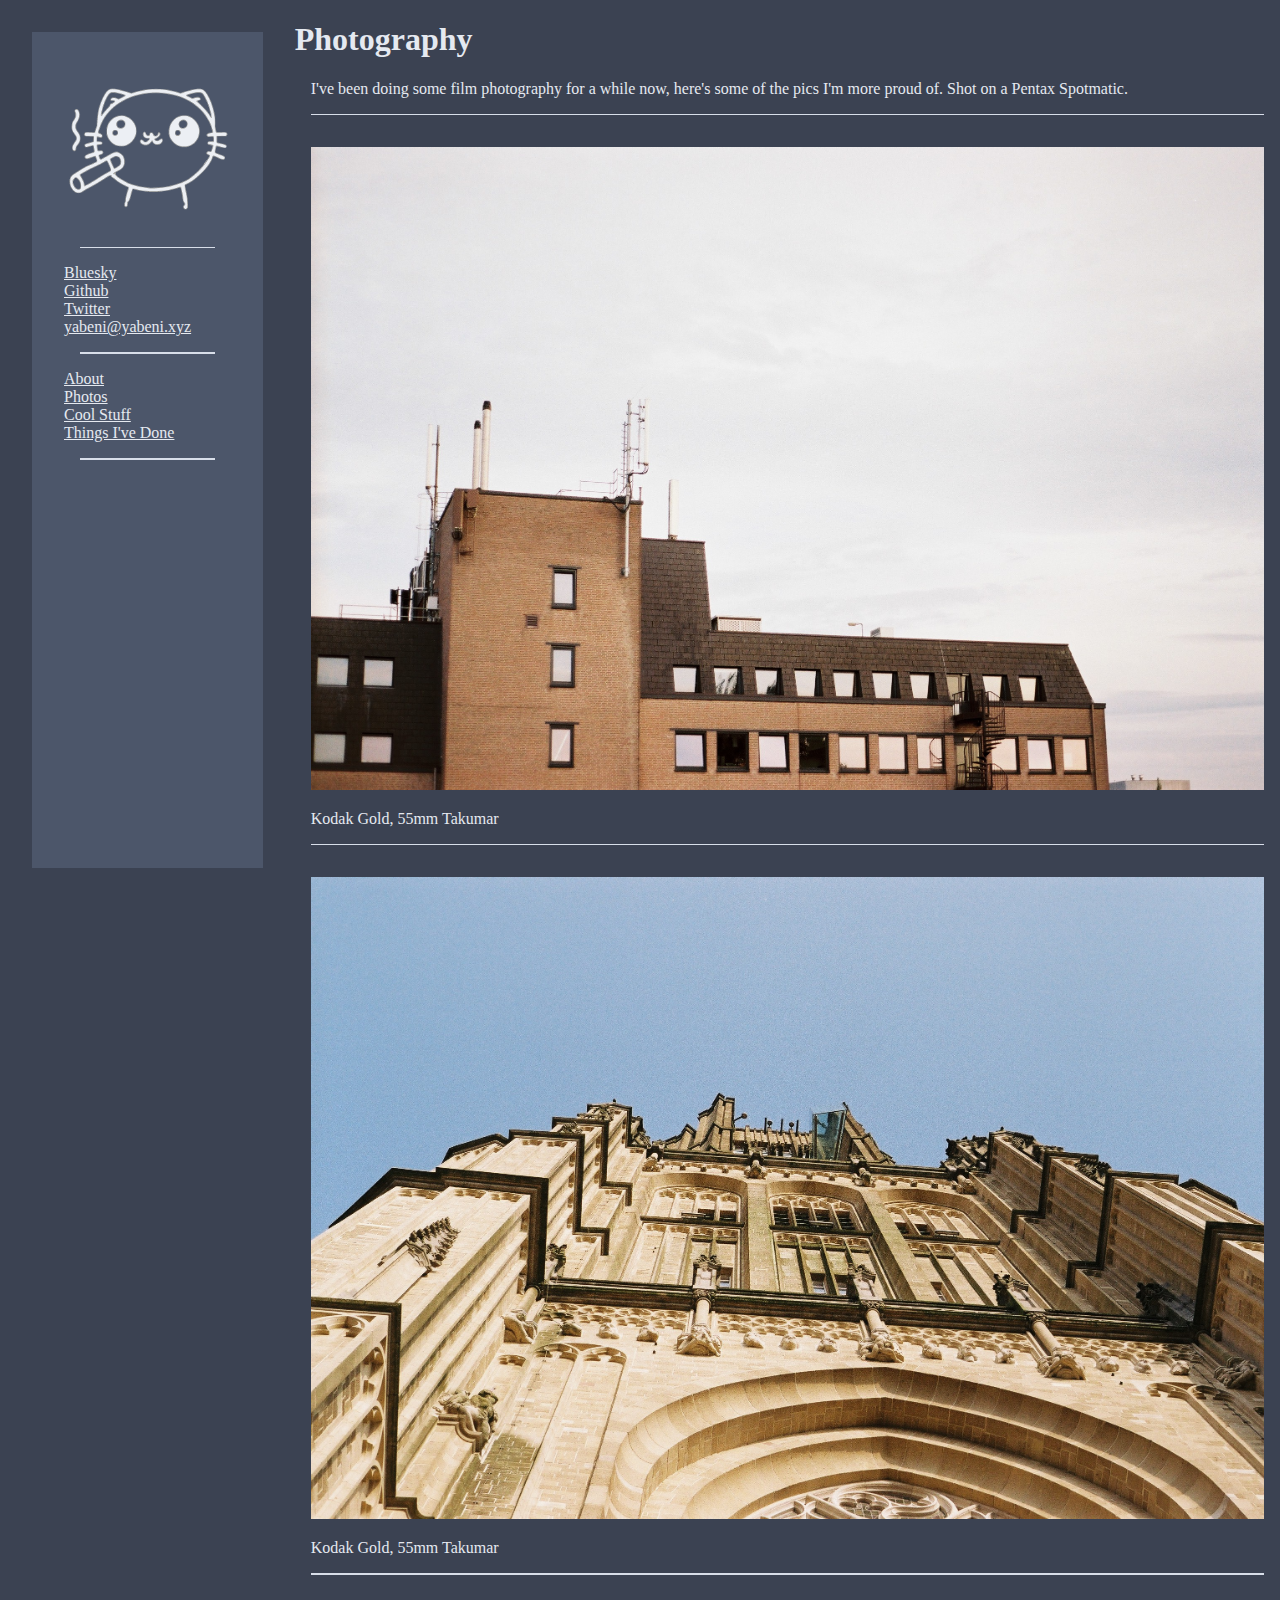
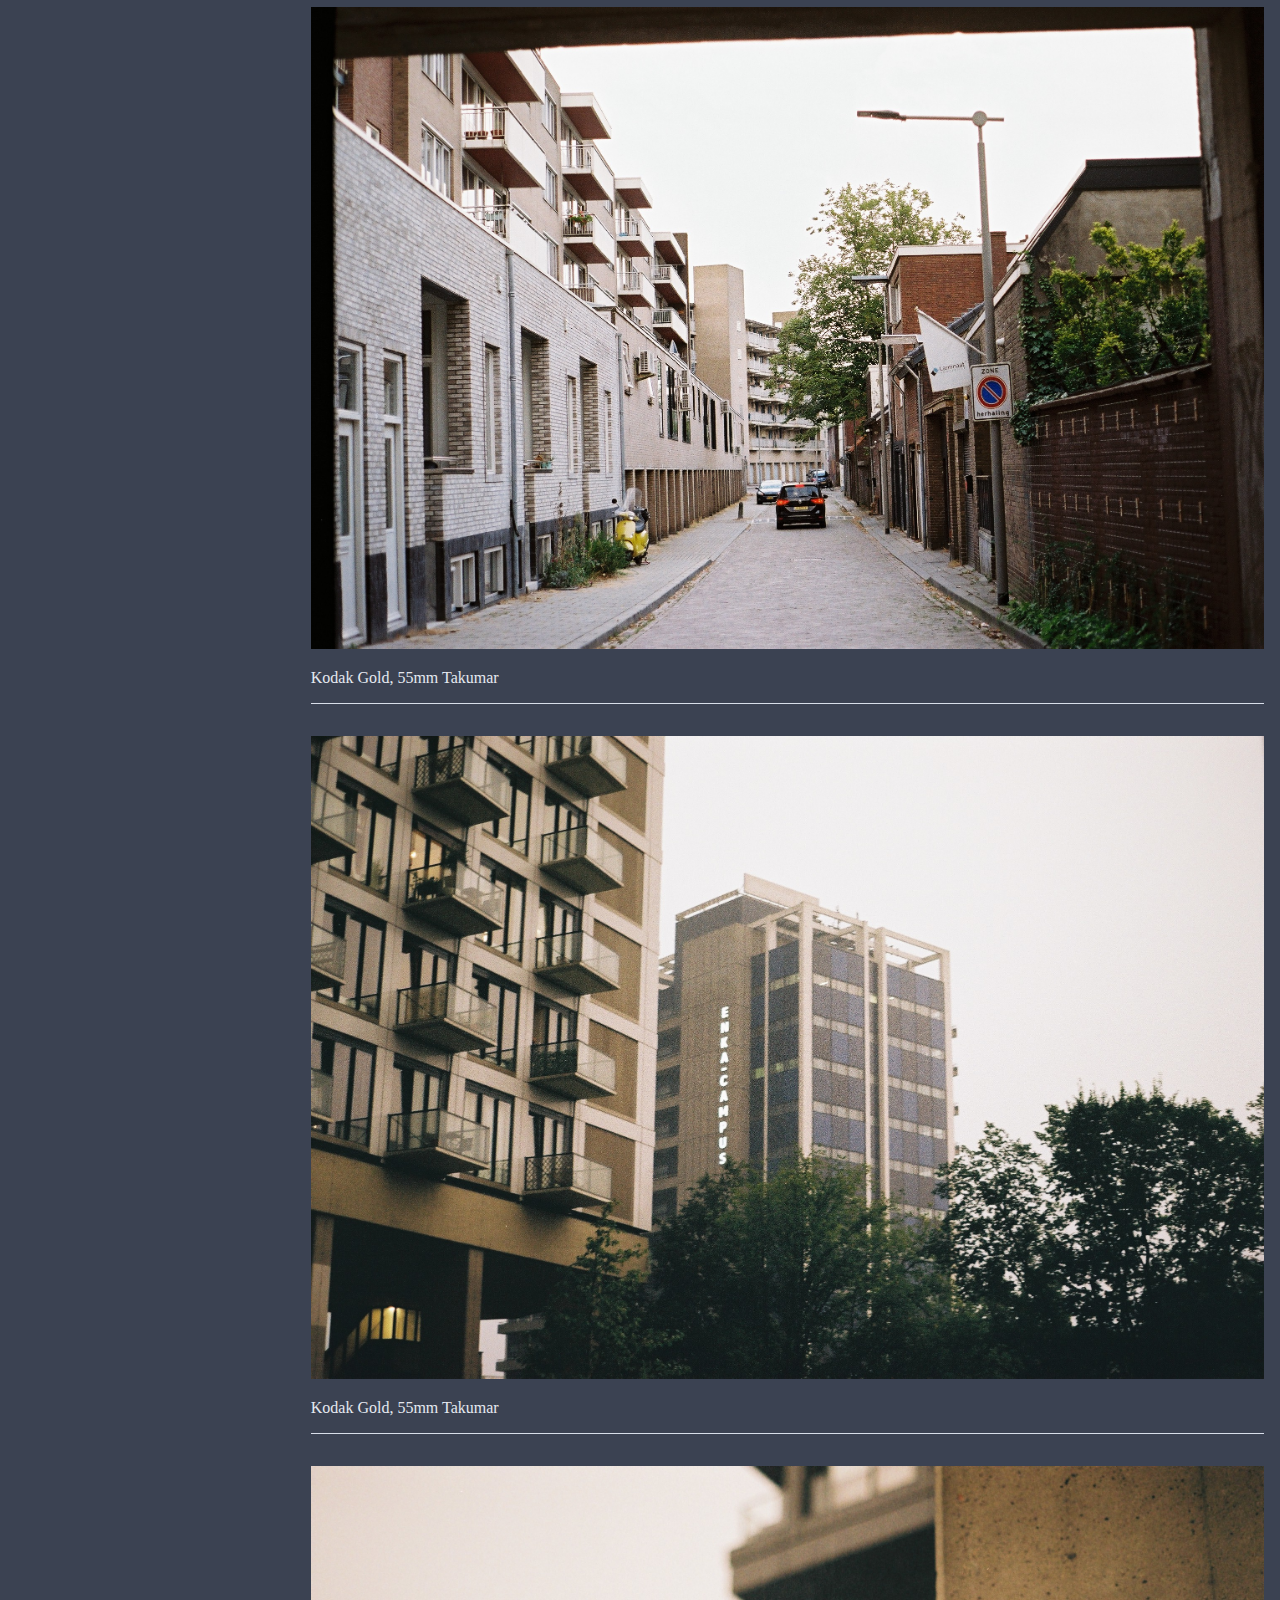
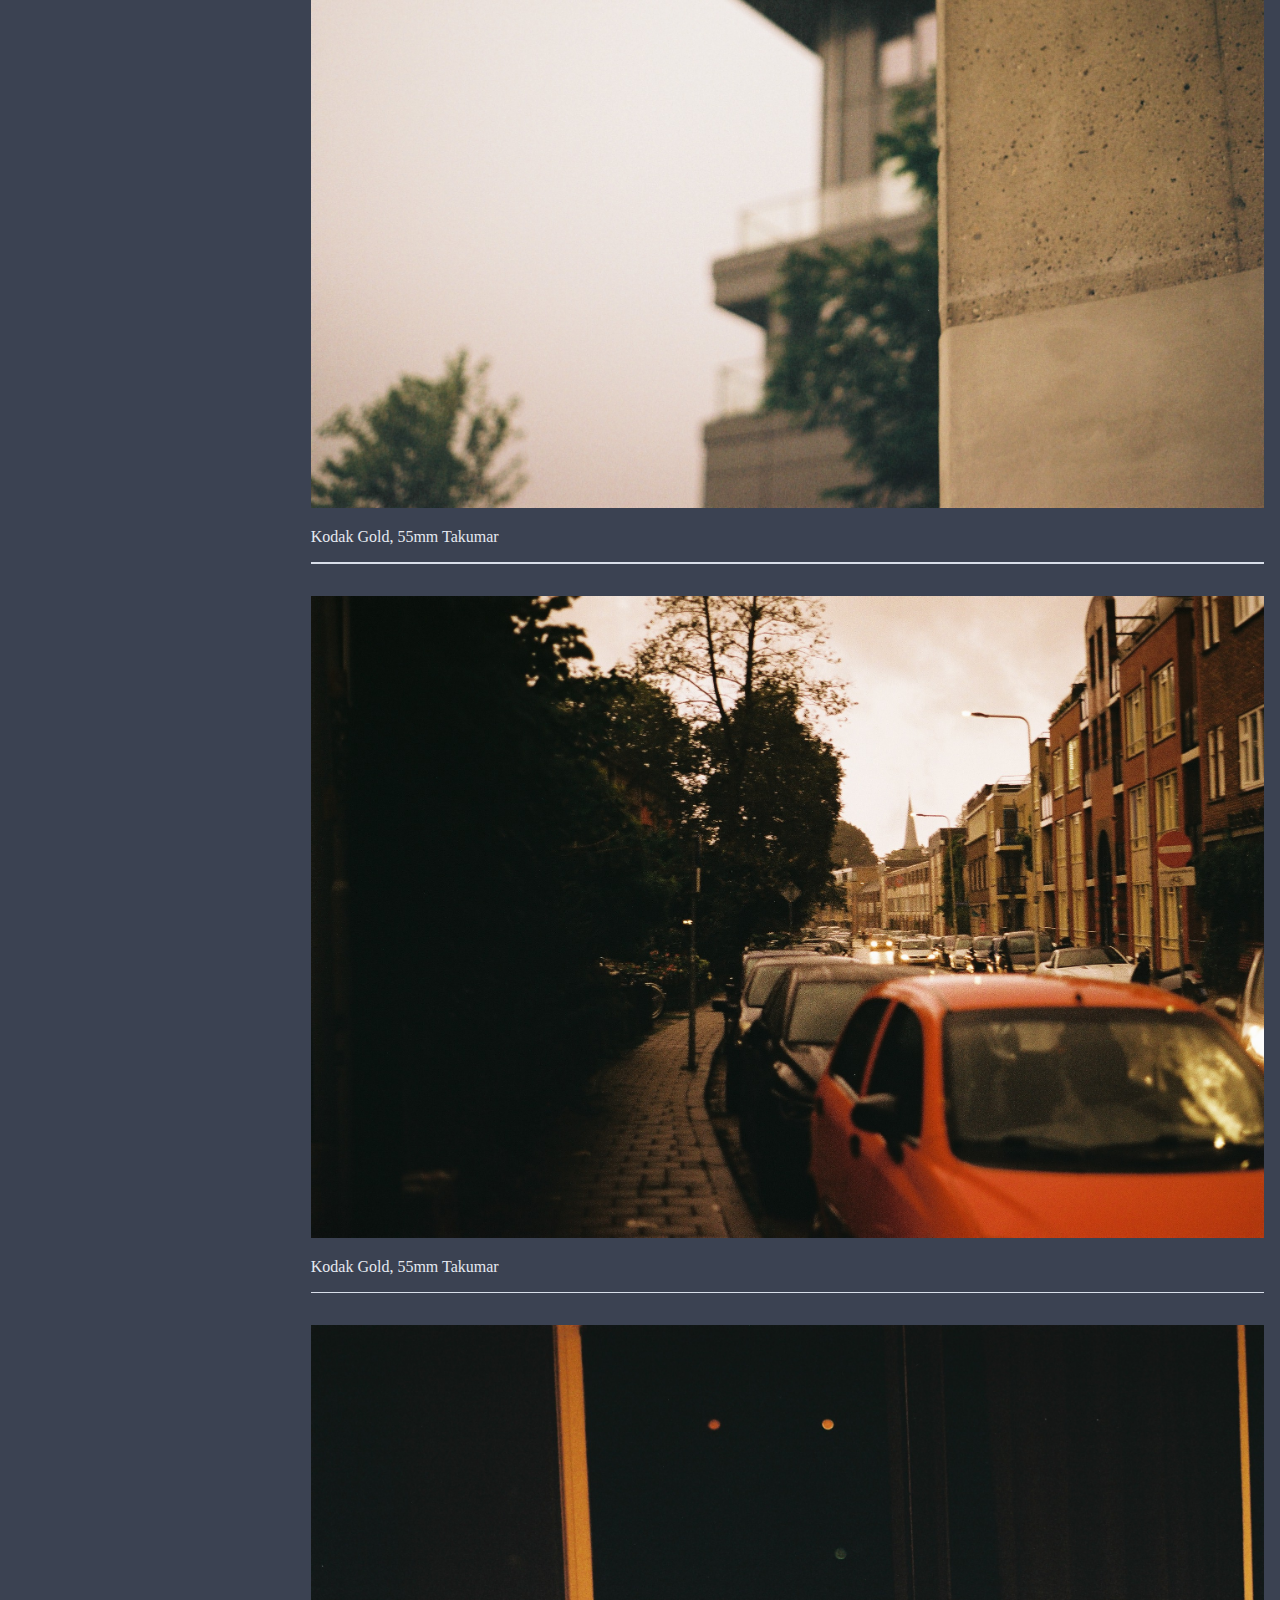
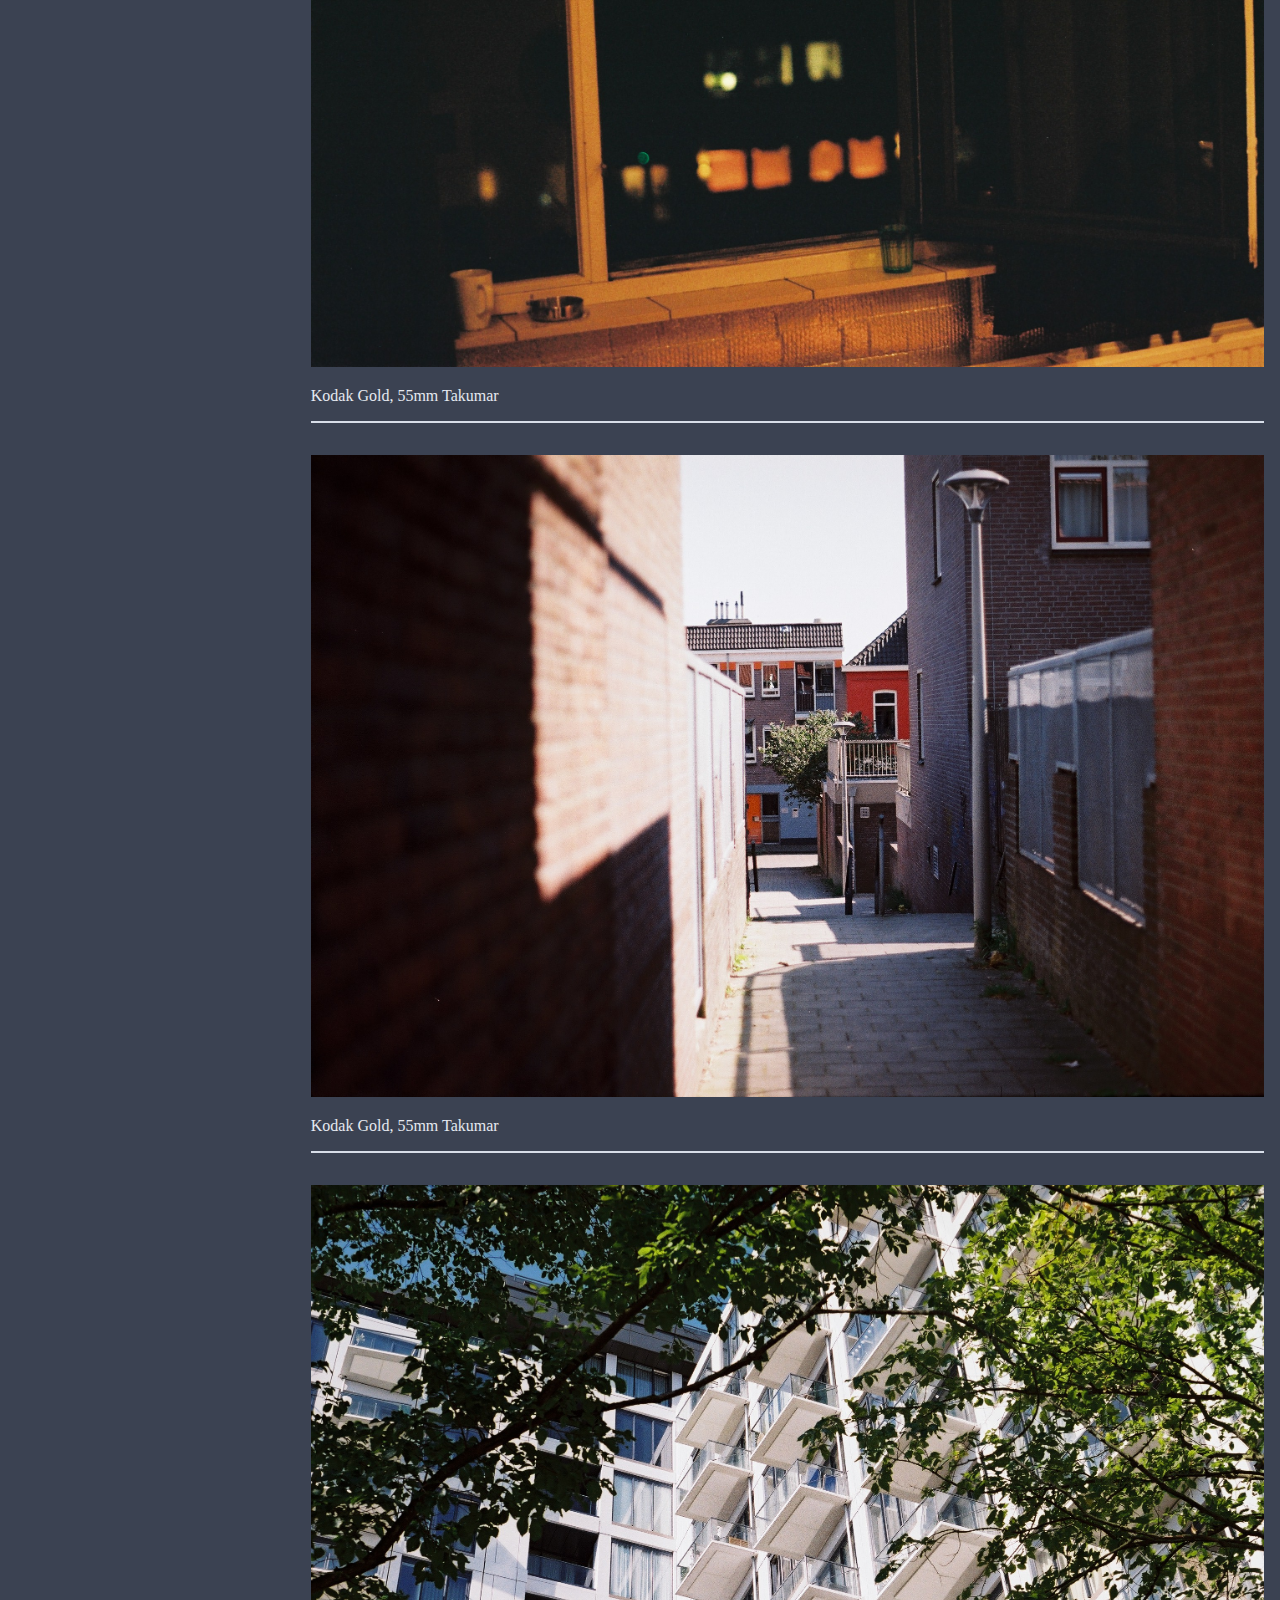
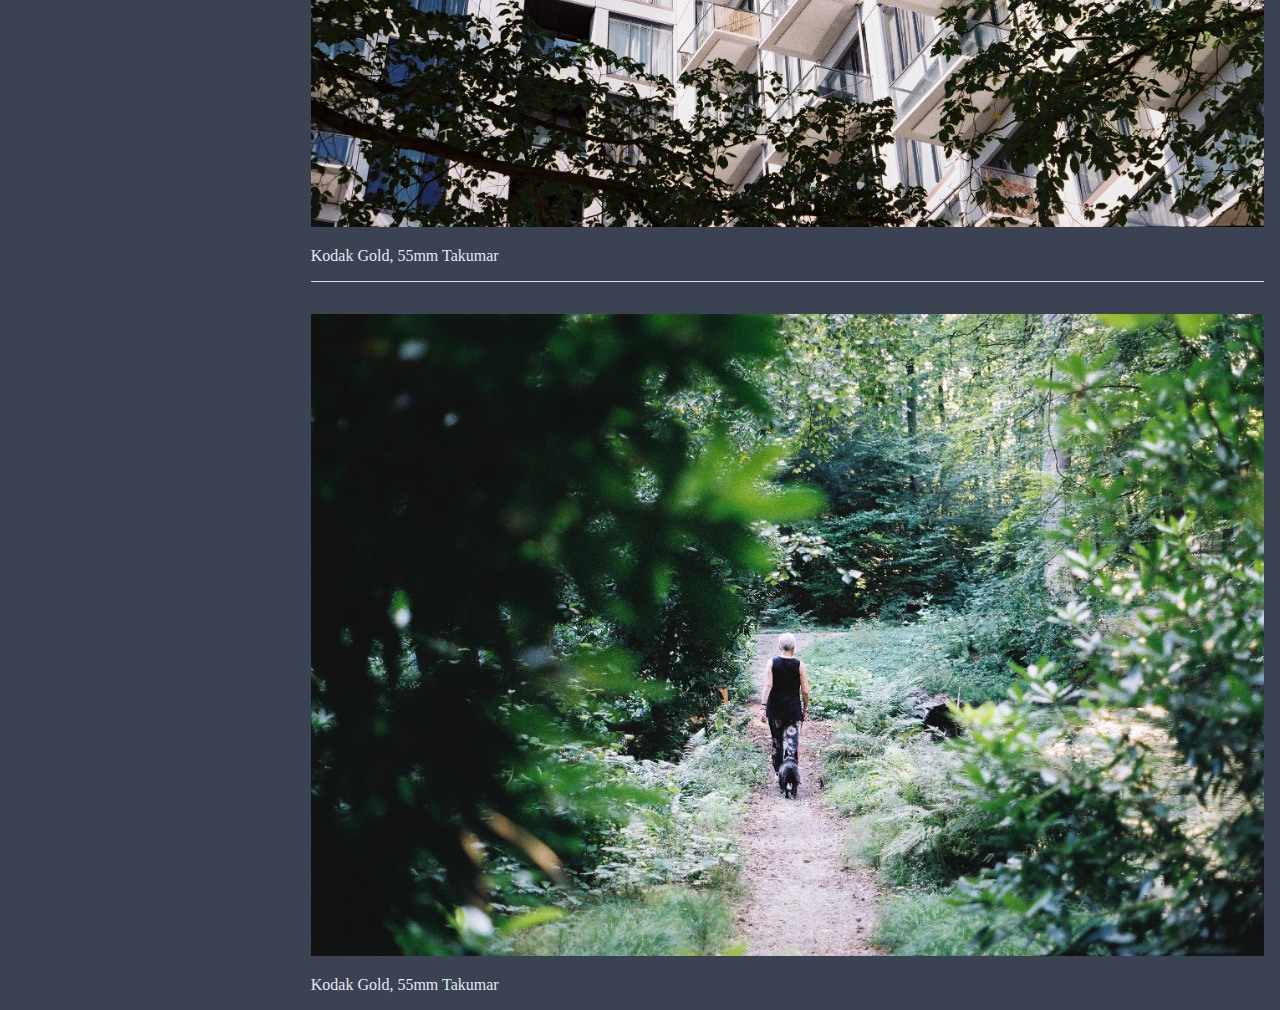
==== photo.html @ 404a3706 "skibity" ====
<!DOCTYPE html>
<html lang="en">

<head>
  <meta charset="UTF-8" />
  <meta name="viewport" content="width=device-width, initial-scale=1.0" />
  <title>yabeni.xyz</title>
  <link rel="stylesheet" href="style.css" type="text/css" />
</head>

<body>
  <div class="sidebar">
    <img src="logoCatInvert.png" />
    <div class="divider"></div>
    <a href="https://bsky.app/profile/yabeni.xyz">Bluesky</a>
    <a href="https://github.com/yabeniiii">Github</a>
    <a href="https://twitter.com/yabeniiii">Twitter</a>
    <a href="mailto:yabeni.website@yabeni.xyz">yabeni@yabeni.xyz</a>
    <div class="divider"></div>
    <a href="./index.html">About</a>
    <a href="./photo.html">Photos</a>
    <a href="./coolThings.html">Cool Stuff</a>
    <a href="./thingsIveDone.html">Things I've Done</a>
    <div class="divider"></div>
  </div>
  <div class="content">
    <h1>
      Photography
    </h1>
    <p>
      I've been doing some film photography for a while now, here's some of the pics I'm more proud of. Shot on a Pentax
      Spotmatic.
    </p>
    <div class="divider"></div>
    <img src="photography/001.JPG"></img>
    <p> Kodak Gold, 55mm Takumar</p>
    <div class="divider"></div>
    <img src="photography/002.JPG"></img>
    <p> Kodak Gold, 55mm Takumar</p>
    <div class="divider"></div>
    <img src="photography/003.JPG"></img>
    <p> Kodak Gold, 55mm Takumar</p>
    <div class="divider"></div>
    <img src="photography/004.JPG"></img>
    <p> Kodak Gold, 55mm Takumar</p>
    <div class="divider"></div>
    <img src="photography/005.JPG"></img>
    <p> Kodak Gold, 55mm Takumar</p>
    <div class="divider"></div>
    <img src="photography/006.JPG"></img>
    <p> Kodak Gold, 55mm Takumar</p>
    <div class="divider"></div>
    <img src="photography/007.JPG"></img>
    <p> Kodak Gold, 55mm Takumar</p>
    <div class="divider"></div>
    <img src="photography/008.JPG"></img>
    <p> Kodak Gold, 55mm Takumar</p>
    <div class="divider"></div>
    <img src="photography/009.JPG"></img>
    <p> Kodak Gold, 55mm Takumar</p>
    <div class="divider"></div>
    <img src="photography/010.JPG"></img>
    <p> Kodak Gold, 55mm Takumar</p>
</body>

</html>
---- style.css ----
html {
  height: 100vh;
  width: min-content;
}

body {
  display: flex;
  flex-direction: row;
  position: absolute;
  height: min-content;
  width: 100%;
  margin: 0px;
  background-color: #3b4252;
  color: #e5e9f0;
  top: 0rem;
}

.divider {
  margin: 1rem;
  padding: 0rem;
  width: calc(100% - 2rem);
  height: 0.1rem;
  background-color: #d8dee9;
}

.sidebar {
  background-color: #4c566a;
  display: flex;
  flex-direction: column;
  margin: 2rem;
  padding: 2rem;
  height: calc(100vh - 8rem);
  width: 11rem;

  img {
    aspect-ratio: 1 / 1;
    width: 100%;
    margin: 0px;
    padding: 0px;
  }
}

.content {
  width: calc(100% - 15rem);

  img {
    width: calc(100% - 2rem);
    margin: 1rem;
  }

  p {
    margin-top: 0px;
    margin-left: 1rem;
  }
}

a {
  color: #e5e9f0;
  display: flex;
  flex-direction: row;
}

.coolLink {
  border: 0.1rem solid #d8dee9;
  margin: none;
  padding: 1rem;

  h3 {
    margin: 0.25rem;
  }

  p {
    margin: 0.25rem;
  }
}
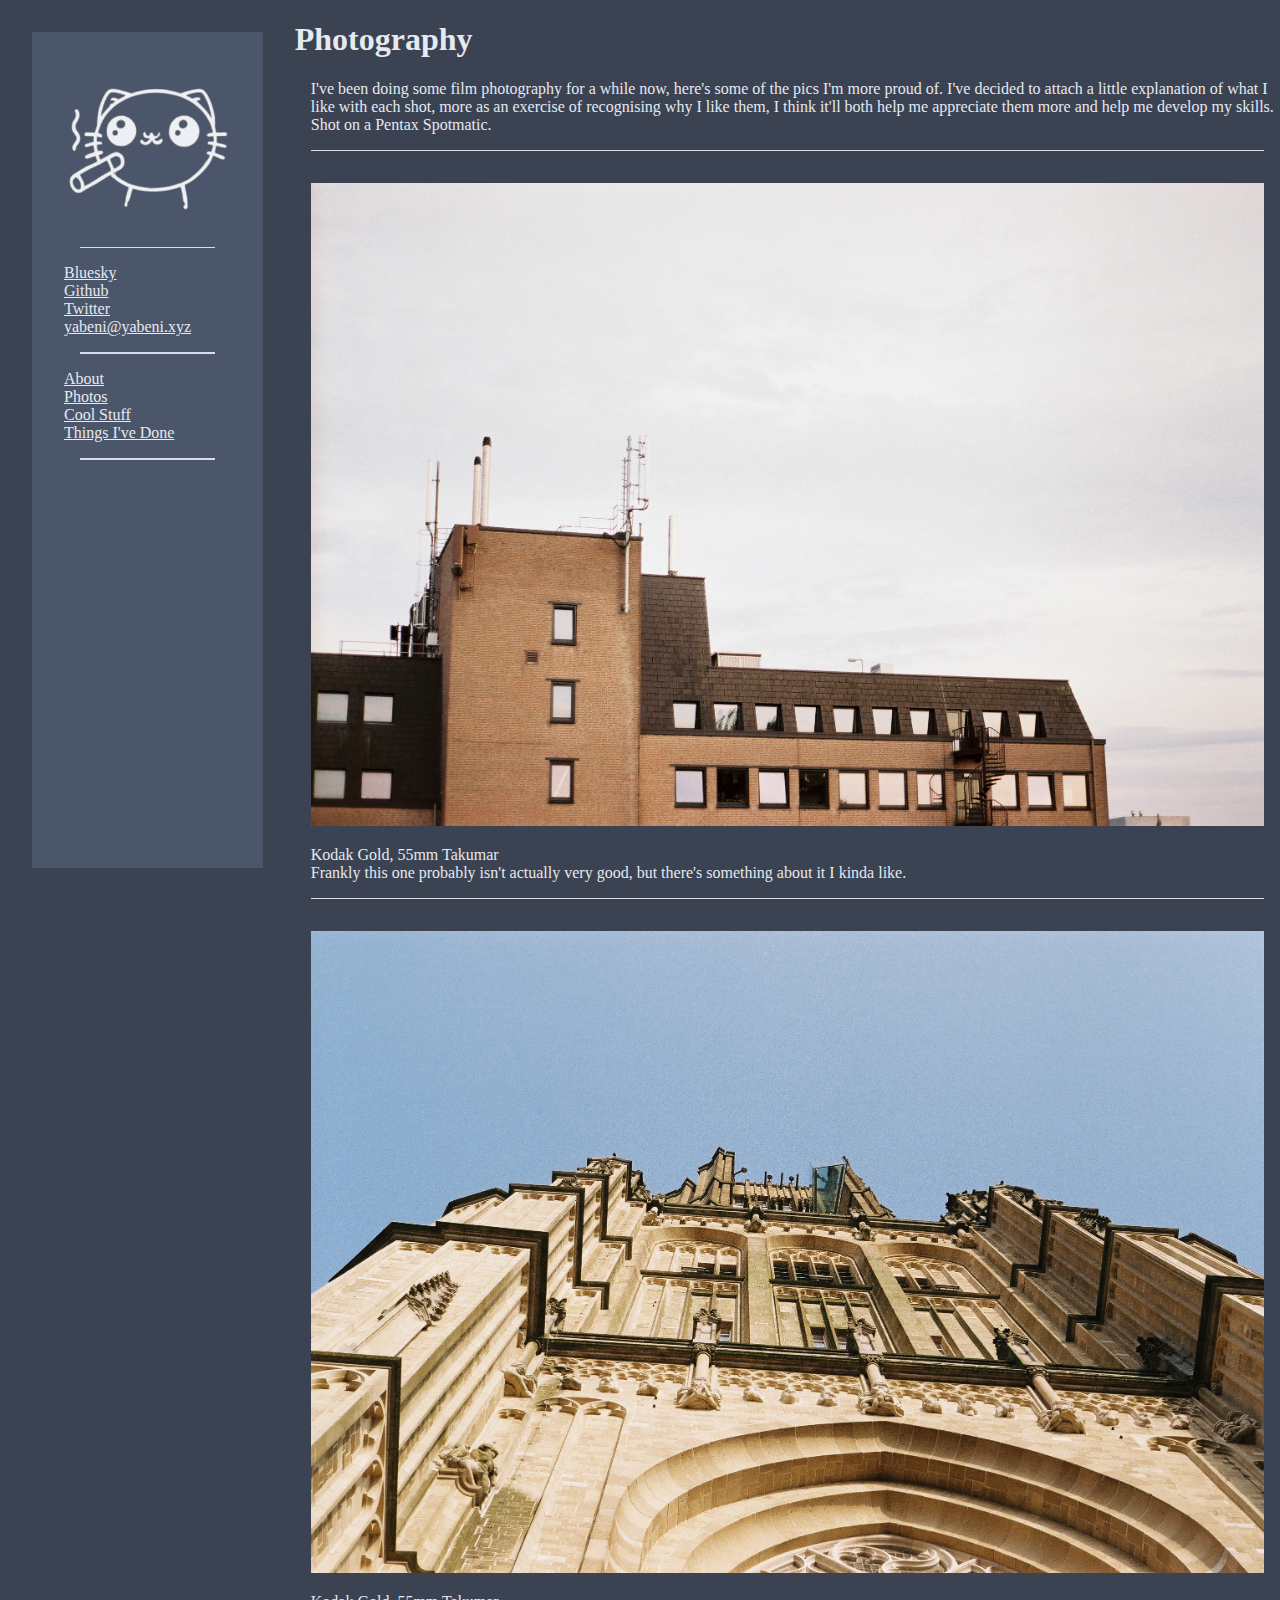
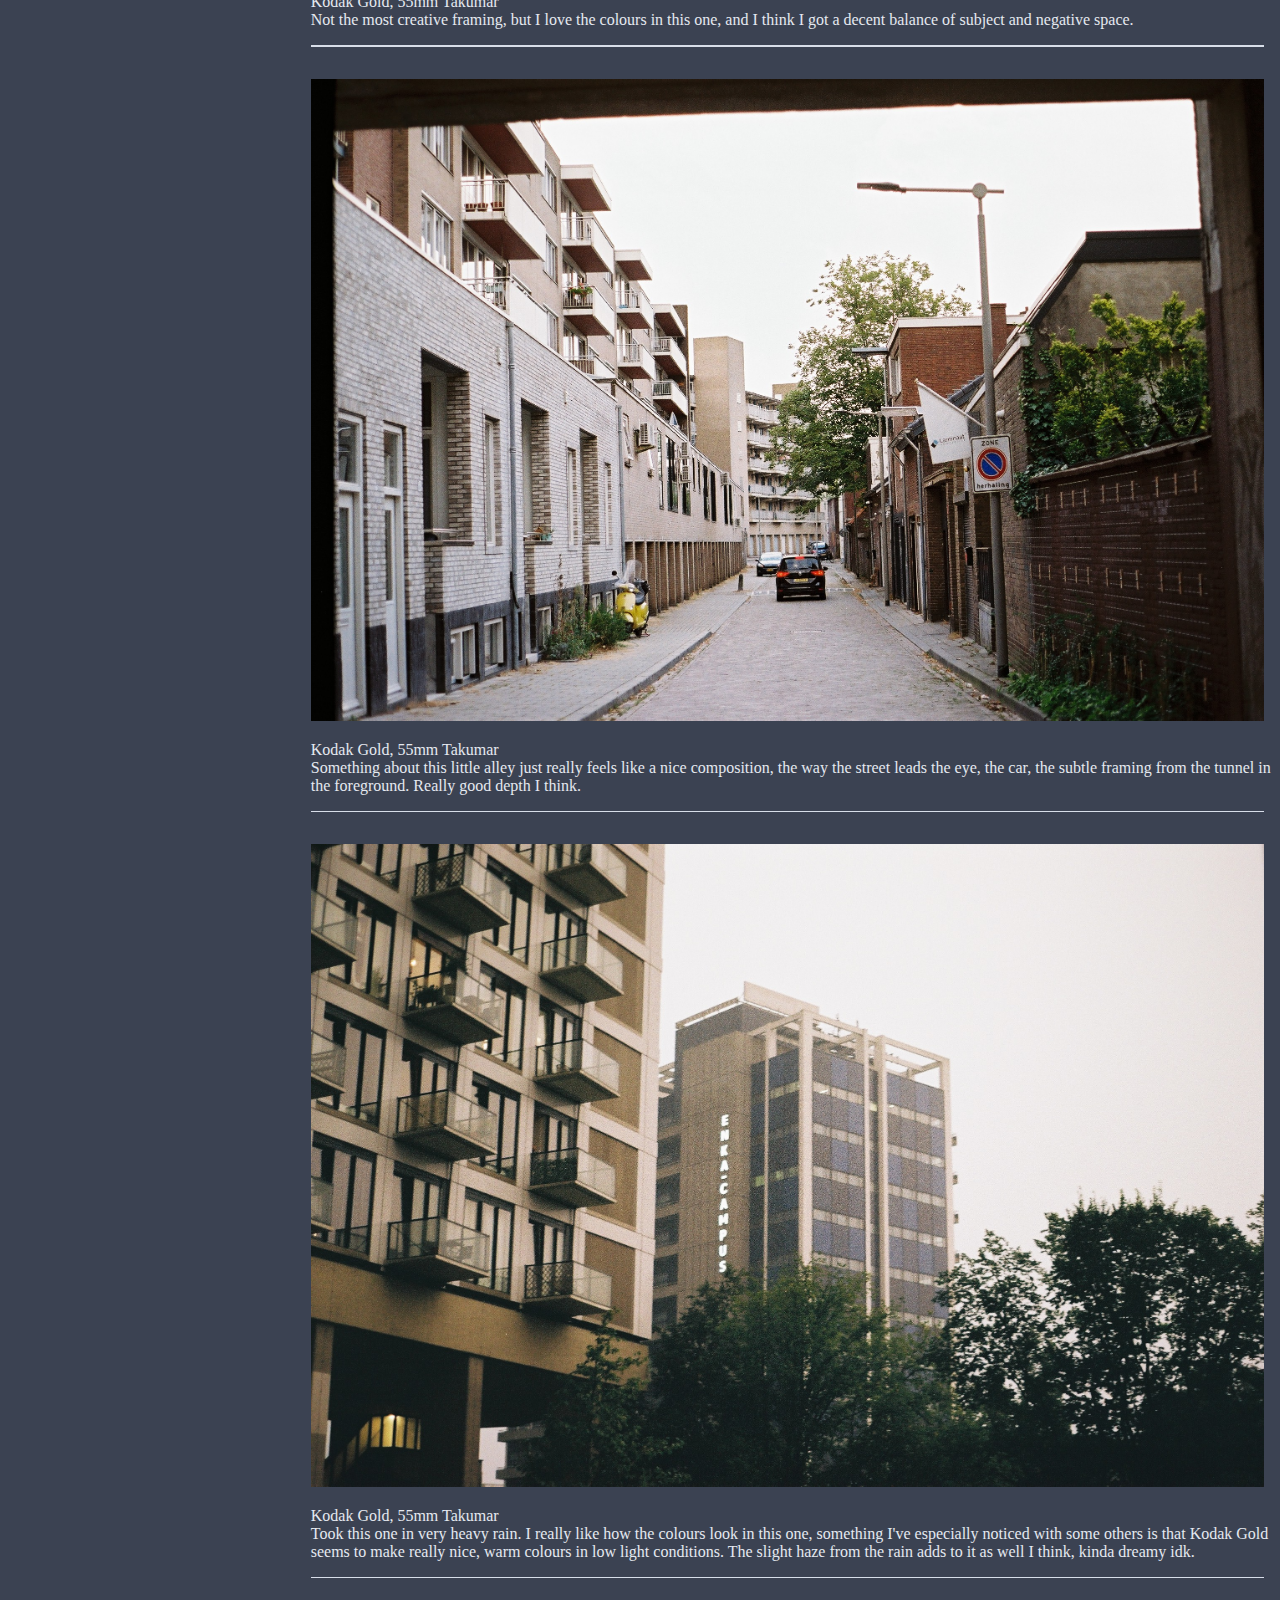
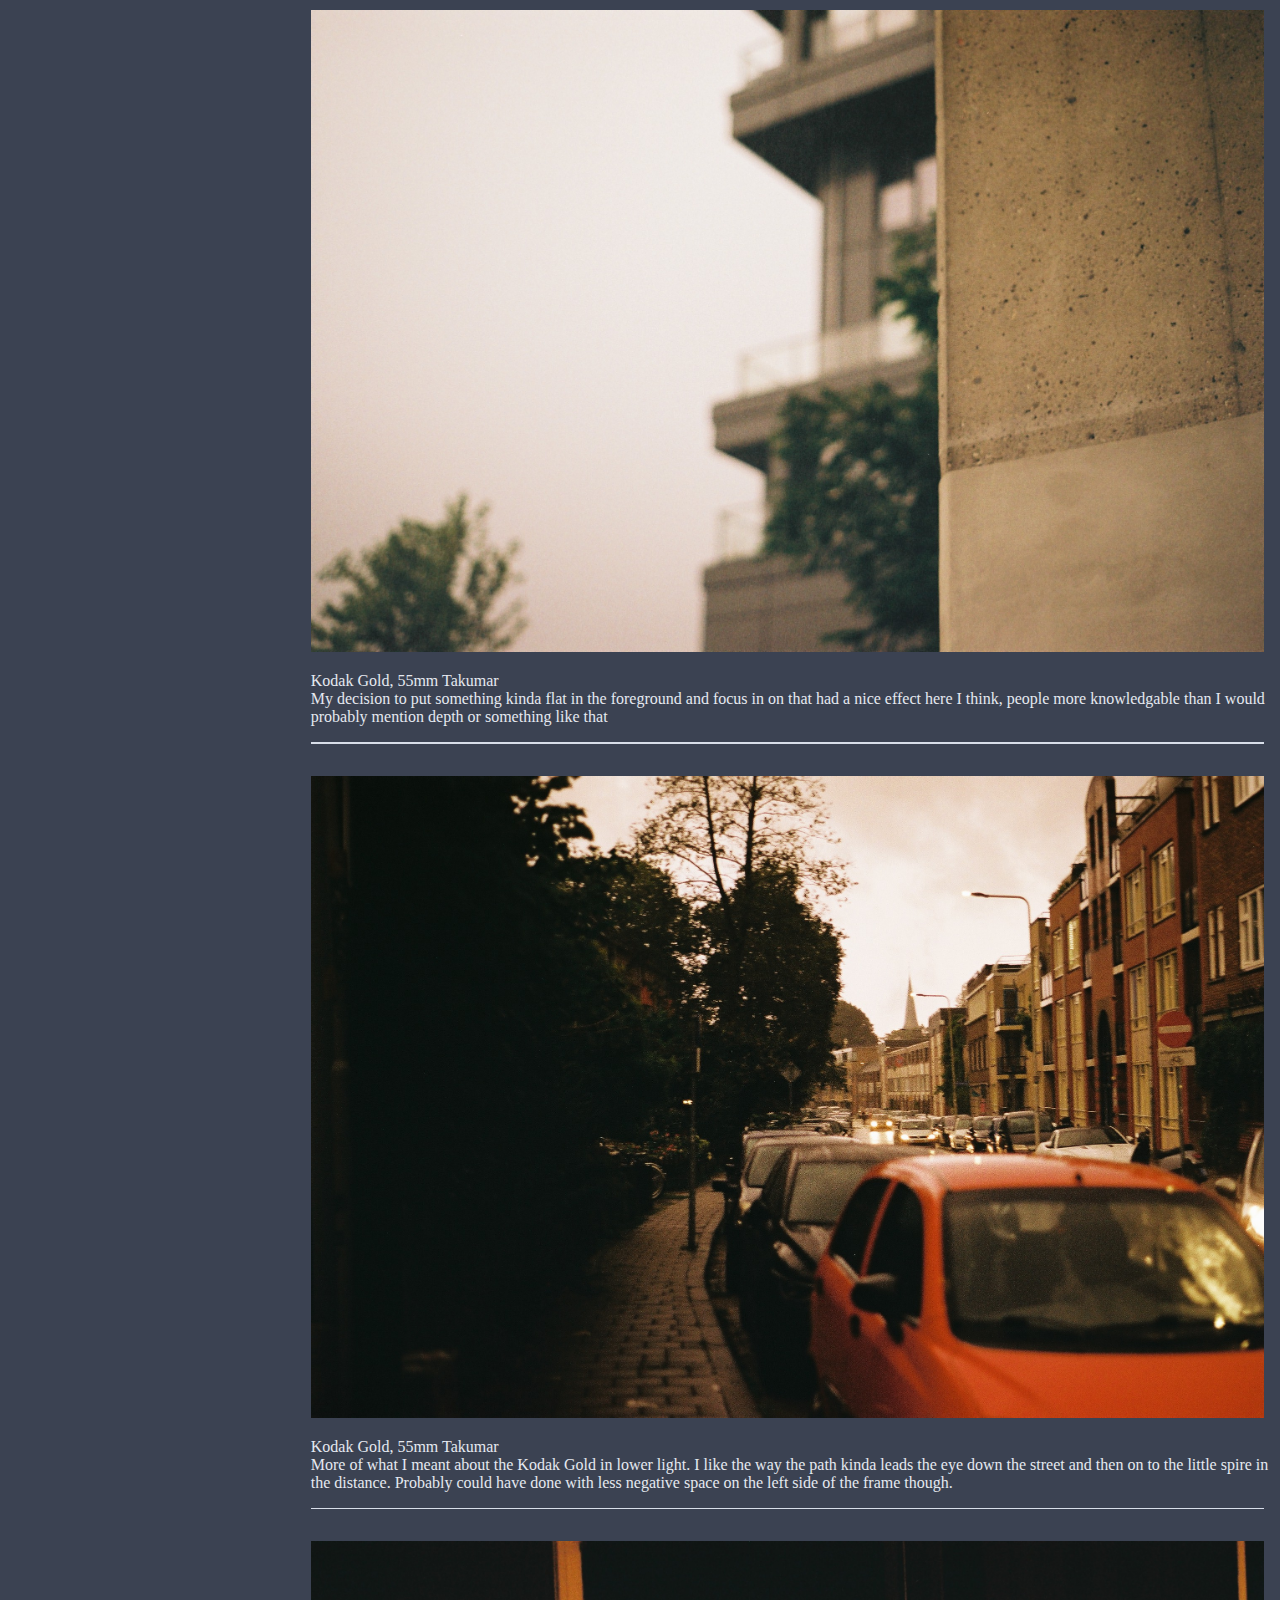
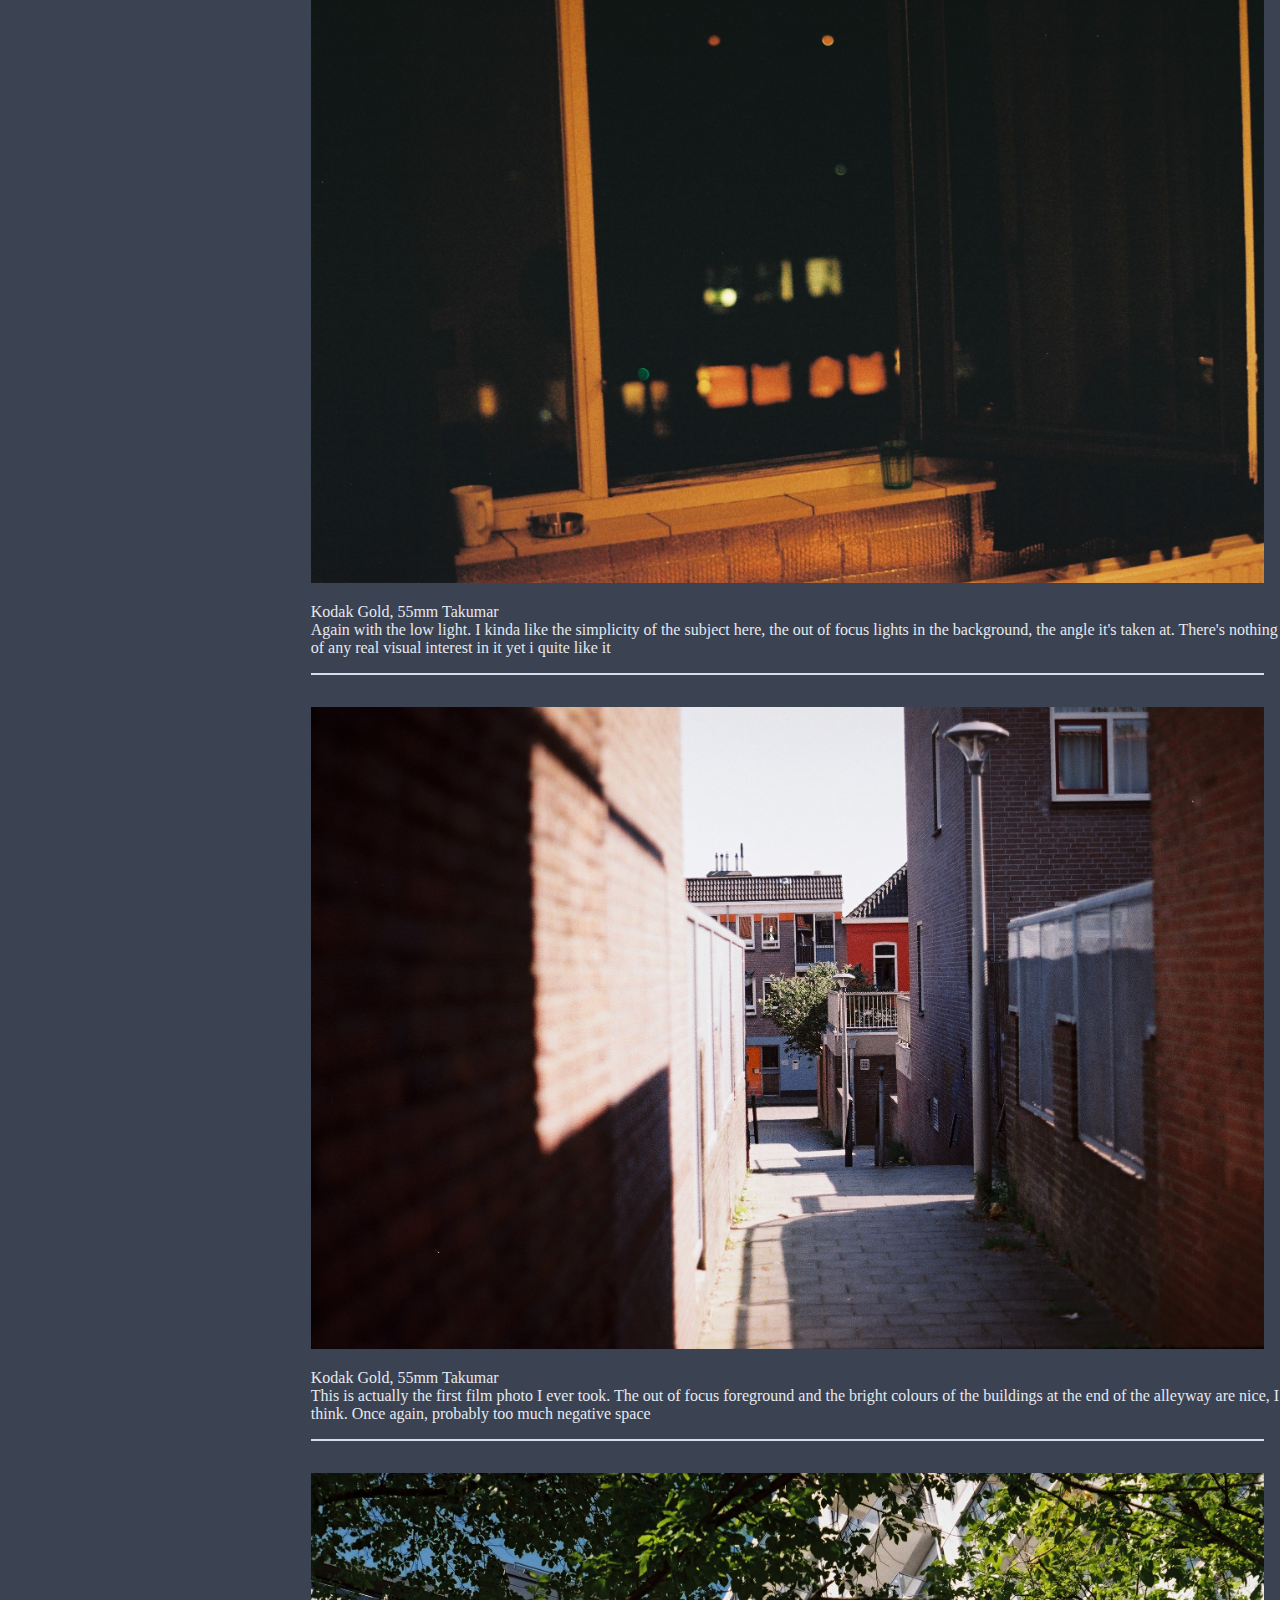
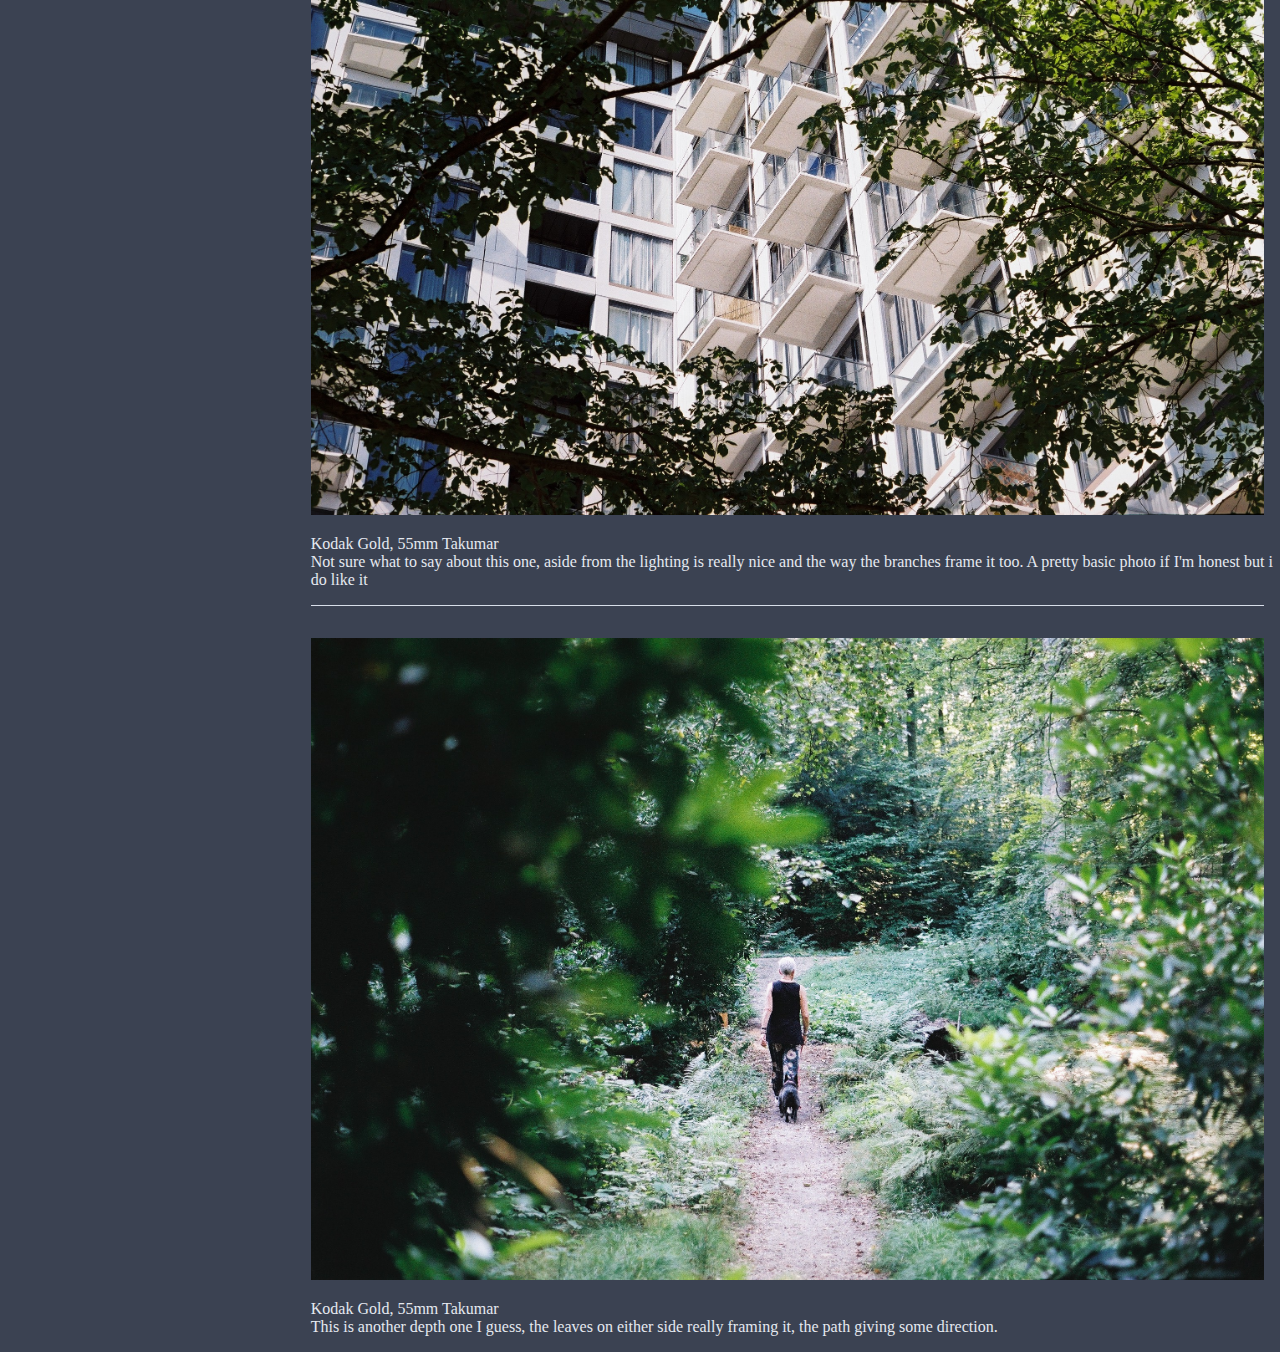
==== commit aca1d5f0: "photo desc" ====
--- a/photo.html
+++ b/photo.html
@@ -28,39 +28,63 @@
       Photography
     </h1>
     <p>
-      I've been doing some film photography for a while now, here's some of the pics I'm more proud of. Shot on a Pentax
+      I've been doing some film photography for a while now, here's some of the pics I'm more proud of. I've decided to
+      attach a little explanation of what I like with each shot, more as an exercise of recognising why I like them, I
+      think it'll both help me appreciate them more and help me develop my skills. Shot on a Pentax
       Spotmatic.
     </p>
     <div class="divider"></div>
     <img src="photography/001.JPG"></img>
-    <p> Kodak Gold, 55mm Takumar</p>
+    <p> Kodak Gold, 55mm Takumar<br>
+      Frankly this one probably isn't actually very good, but there's something about it I kinda like.
+    </p>
     <div class="divider"></div>
     <img src="photography/002.JPG"></img>
-    <p> Kodak Gold, 55mm Takumar</p>
+    <p> Kodak Gold, 55mm Takumar<br>
+      Not the most creative framing, but I love the colours in this one, and I think I got a decent balance of subject
+      and negative space.
+    </p>
     <div class="divider"></div>
     <img src="photography/003.JPG"></img>
-    <p> Kodak Gold, 55mm Takumar</p>
+    <p> Kodak Gold, 55mm Takumar<br>
+      Something about this little alley just really feels like a nice composition, the way the street leads the eye, the
+      car, the subtle framing from the tunnel in the foreground. Really good depth I think.
+    </p>
     <div class="divider"></div>
     <img src="photography/004.JPG"></img>
-    <p> Kodak Gold, 55mm Takumar</p>
+    <p> Kodak Gold, 55mm Takumar<br>
+      Took this one in very heavy rain. I really like how the colours look in this one, something I've especially
+      noticed with some others is that Kodak Gold seems to make really nice, warm colours in low light conditions. The
+      slight haze from the rain adds to it as well I think, kinda dreamy idk.
+    </p>
     <div class="divider"></div>
     <img src="photography/005.JPG"></img>
-    <p> Kodak Gold, 55mm Takumar</p>
+    <p> Kodak Gold, 55mm Takumar<br> My decision to put something kinda flat in the foreground and focus in on that had
+      a nice effect here I think, people more knowledgable than I would probably mention depth or something like that
+    </p>
     <div class="divider"></div>
     <img src="photography/006.JPG"></img>
-    <p> Kodak Gold, 55mm Takumar</p>
+    <p> Kodak Gold, 55mm Takumar<br>More of what I meant about the Kodak Gold in lower light. I like the way the path
+      kinda leads the eye down the street and then on to the little spire in the distance. Probably could have done with
+      less negative space on the left side of the frame though.</p>
     <div class="divider"></div>
     <img src="photography/007.JPG"></img>
-    <p> Kodak Gold, 55mm Takumar</p>
+    <p> Kodak Gold, 55mm Takumar<br> Again with the low light. I kinda like the simplicity of the subject here, the out
+      of focus lights in the background, the angle it's taken at. There's nothing of any real visual interest in it yet
+      i quite like it</p>
     <div class="divider"></div>
     <img src="photography/008.JPG"></img>
-    <p> Kodak Gold, 55mm Takumar</p>
+    <p> Kodak Gold, 55mm Takumar<br>This is actually the first film photo I ever took. The out of focus foreground and
+      the bright colours of the buildings at the end of the alleyway are nice, I think. Once again, probably too much
+      negative space</p>
     <div class="divider"></div>
     <img src="photography/009.JPG"></img>
-    <p> Kodak Gold, 55mm Takumar</p>
+    <p> Kodak Gold, 55mm Takumar<br>Not sure what to say about this one, aside from the lighting is really nice and the
+      way the branches frame it too. A pretty basic photo if I'm honest but i do like it</p>
     <div class="divider"></div>
     <img src="photography/010.JPG"></img>
-    <p> Kodak Gold, 55mm Takumar</p>
+    <p> Kodak Gold, 55mm Takumar<br>This is another depth one I guess, the leaves on either side really framing it, the
+      path giving some direction.</p>
 </body>
 
 </html>
